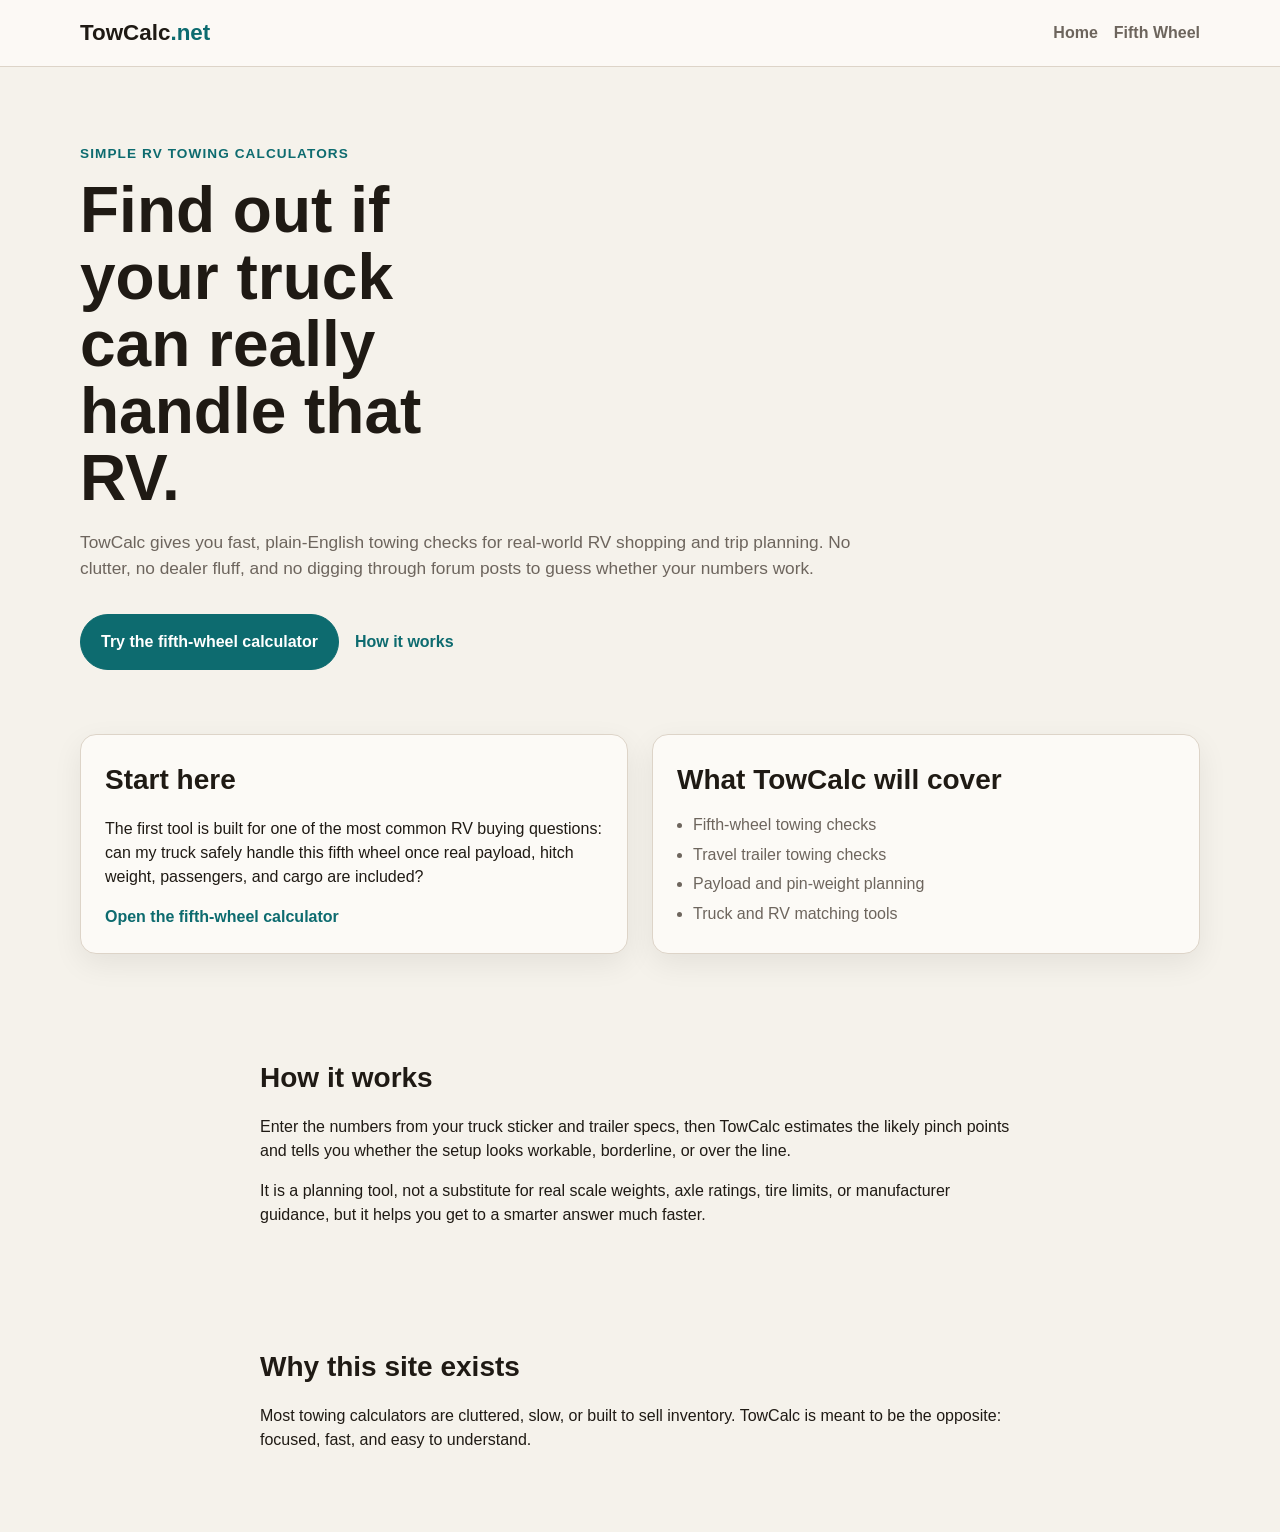
==== index.html @ 9ba945c0 "Add files via upload" ====
<!DOCTYPE html>
<html lang="en">
<head>
  <meta charset="UTF-8" />
  <meta name="viewport" content="width=device-width, initial-scale=1.0" />
  <title>TowCalc.net | Simple RV Towing Calculators</title>
  <meta name="description" content="Simple RV towing calculators for fifth wheels, travel trailers, payload, pin weight, and truck-to-RV matching." />
  <link rel="stylesheet" href="./assets/css/styles.css" />
</head>
<body>
  <header class="site-header">
    <div class="container header-inner">
      <a href="./index.html" class="logo">TowCalc<span>.net</span></a>
      <nav class="nav">
        <a href="./index.html">Home</a>
        <a href="./fifth-wheel-calculator/index.html">Fifth Wheel</a>
      </nav>
    </div>
  </header>

  <main>
    <section class="hero">
      <div class="container hero-inner">
        <p class="eyebrow">Simple RV towing calculators</p>
        <h1>Find out if your truck can really handle that RV.</h1>
        <p class="hero-copy">
          TowCalc gives you fast, plain-English towing checks for real-world RV shopping and trip planning. No clutter, no dealer fluff, and no digging through forum posts to guess whether your numbers work.
        </p>

        <div class="hero-actions">
          <a class="primary-button" href="./fifth-wheel-calculator/index.html">Try the fifth-wheel calculator</a>
          <a class="secondary-link" href="#how-it-works">How it works</a>
        </div>
      </div>
    </section>

    <section class="info-section">
      <div class="container">
        <div class="home-grid">
          <div class="panel">
            <h2>Start here</h2>
            <p>
              The first tool is built for one of the most common RV buying questions: can my truck safely handle this fifth wheel once real payload, hitch weight, passengers, and cargo are included?
            </p>
            <a class="text-link" href="./fifth-wheel-calculator/index.html">Open the fifth-wheel calculator</a>
          </div>

          <div class="panel">
            <h2>What TowCalc will cover</h2>
            <ul class="mini-list">
              <li>Fifth-wheel towing checks</li>
              <li>Travel trailer towing checks</li>
              <li>Payload and pin-weight planning</li>
              <li>Truck and RV matching tools</li>
            </ul>
          </div>
        </div>
      </div>
    </section>

    <section class="info-section" id="how-it-works">
      <div class="container narrow">
        <h2>How it works</h2>
        <p>
          Enter the numbers from your truck sticker and trailer specs, then TowCalc estimates the likely pinch points and tells you whether the setup looks workable, borderline, or over the line.
        </p>
        <p>
          It is a planning tool, not a substitute for real scale weights, axle ratings, tire limits, or manufacturer guidance, but it helps you get to a smarter answer much faster.
        </p>
      </div>
    </section>

    <section class="info-section">
      <div class="container narrow">
        <h2>Why this site exists</h2>
        <p>
          Most towing calculators are cluttered, slow, or built to sell inventory. TowCalc is meant to be the opposite: focused, fast, and easy to understand.
        </p>
      </div>
    </section>
  </main>
</body>
</html>
---- assets/css/styles.css ----
:root {
  --bg: #f5f2eb;
  --surface: #fcfaf6;
  --surface-2: #f0ebe3;
  --surface-3: #e8e0d5;
  --text: #1f1a14;
  --muted: #6d655d;
  --border: #ddd4c8;
  --primary: #0d6b6f;
  --primary-dark: #084e51;
  --primary-soft: #dbeeed;
  --good: #2f7d32;
  --good-bg: #e7f4e8;
  --warn: #b7791f;
  --warn-bg: #f8edd9;
  --bad: #b42318;
  --bad-bg: #fbe7e5;
  --shadow: 0 10px 30px rgba(0, 0, 0, 0.07);
  --radius: 16px;
  --radius-sm: 10px;
  --max-width: 1120px;
}

* {
  box-sizing: border-box;
}

html {
  font-size: 16px;
}

body {
  margin: 0;
  font-family: Arial, sans-serif;
  color: var(--text);
  background: var(--bg);
  line-height: 1.5;
}

a {
  color: inherit;
  text-decoration: none;
}

.container {
  width: min(var(--max-width), calc(100% - 2rem));
  margin: 0 auto;
}

.narrow {
  max-width: 760px;
}

.site-header {
  background: rgba(252, 250, 246, 0.92);
  border-bottom: 1px solid var(--border);
  position: sticky;
  top: 0;
  z-index: 20;
  backdrop-filter: blur(8px);
}

.header-inner {
  display: flex;
  justify-content: space-between;
  align-items: center;
  padding: 1rem 0;
}

.logo {
  font-size: 1.4rem;
  font-weight: 700;
}

.logo span {
  color: var(--primary);
}

.nav {
  display: flex;
  gap: 1rem;
}

.nav a {
  color: var(--muted);
  font-weight: 600;
}

.hero {
  padding: 4rem 0 3rem;
}

.hero-inner h1,
.page-intro h1 {
  font-size: clamp(2rem, 5vw, 4rem);
  line-height: 1.05;
  max-width: 12ch;
  margin: 0 0 1rem;
}

.eyebrow {
  color: var(--primary);
  text-transform: uppercase;
  letter-spacing: 0.08em;
  font-weight: 700;
  font-size: 0.85rem;
  margin-bottom: 0.75rem;
}

.hero-copy {
  max-width: 50rem;
  color: var(--muted);
  font-size: 1.08rem;
  margin-bottom: 2rem;
}

.hero-actions {
  display: flex;
  flex-wrap: wrap;
  gap: 1rem;
  align-items: center;
}

.primary-button {
  display: inline-flex;
  align-items: center;
  justify-content: center;
  background: var(--primary);
  color: #fff;
  padding: 0.95rem 1.25rem;
  border-radius: 999px;
  font-weight: 700;
  border: 1px solid var(--primary);
  transition: background 0.15s ease, transform 0.15s ease;
}

.primary-button:hover {
  background: var(--primary-dark);
  transform: translateY(-1px);
}

.secondary-link,
.text-link {
  color: var(--primary);
  font-weight: 700;
}

.button-grid {
  display: grid;
  grid-template-columns: repeat(auto-fit, minmax(240px, 1fr));
  gap: 1rem;
}

.card-button {
  display: block;
  background: var(--surface);
  border: 1px solid var(--border);
  border-radius: var(--radius);
  padding: 1.25rem;
  box-shadow: var(--shadow);
  transition: transform 0.15s ease, border-color 0.15s ease;
}

.card-button:hover {
  transform: translateY(-2px);
  border-color: var(--primary);
}

.card-button strong {
  display: block;
  margin-bottom: 0.5rem;
  font-size: 1.05rem;
}

.card-button span {
  color: var(--muted);
  font-size: 0.95rem;
}

.card-button.disabled {
  opacity: 0.65;
  pointer-events: none;
}

.info-section {
  padding: 1rem 0 4rem;
}

.info-section h2 {
  font-size: 1.75rem;
  margin-bottom: 0.75rem;
}

.home-grid {
  display: grid;
  grid-template-columns: 1fr 1fr;
  gap: 1.5rem;
}

.page-section {
  padding: 3rem 0 4rem;
}

.page-intro {
  margin-bottom: 1.5rem;
}

.page-grid {
  display: grid;
  grid-template-columns: 1.05fr 0.95fr;
  gap: 1.5rem;
  align-items: start;
}

.panel {
  background: var(--surface);
  border: 1px solid var(--border);
  border-radius: var(--radius);
  padding: 1.5rem;
  box-shadow: var(--shadow);
}

.panel h2,
.panel h3 {
  margin-top: 0;
}

.form-grid {
  display: grid;
  grid-template-columns: 1fr 1fr;
  gap: 1rem;
}

.field {
  display: flex;
  flex-direction: column;
}

.field.full {
  grid-column: 1 / -1;
}

label {
  font-weight: 700;
  margin-bottom: 0.4rem;
}

input,
select {
  padding: 0.85rem 0.9rem;
  border-radius: var(--radius-sm);
  border: 1px solid var(--border);
  background: #fff;
  font-size: 1rem;
}

input:focus,
select:focus {
  outline: 2px solid rgba(13, 107, 111, 0.2);
  border-color: var(--primary);
}

.helper {
  color: var(--muted);
  font-size: 0.88rem;
  margin-top: 0.35rem;
}

.result-panel {
  position: sticky;
  top: 5.5rem;
}

.result-status {
  display: inline-block;
  padding: 0.55rem 0.85rem;
  border-radius: 999px;
  font-weight: 700;
  margin-bottom: 1rem;
}

.status-good {
  background: var(--good-bg);
  color: var(--good);
}

.status-warn {
  background: var(--warn-bg);
  color: var(--warn);
}

.status-bad {
  background: var(--bad-bg);
  color: var(--bad);
}

.result-headline {
  font-size: 2rem;
  line-height: 1.1;
  margin: 0 0 0.75rem;
}

.result-summary {
  color: var(--text);
  font-size: 1rem;
  margin-bottom: 1.25rem;
}

.result-list {
  display: grid;
  gap: 0.75rem;
}

.result-item {
  background: var(--surface-2);
  border-radius: var(--radius-sm);
  padding: 0.9rem 1rem;
}

.result-label {
  color: var(--muted);
  font-size: 0.9rem;
  margin-bottom: 0.15rem;
}

.result-value {
  font-size: 1.2rem;
  font-weight: 700;
}

.result-explainer {
  margin-top: 1rem;
  padding: 1rem;
  background: var(--primary-soft);
  border-radius: var(--radius-sm);
  border: 1px solid #bfdedd;
}

.result-explainer strong {
  display: block;
  margin-bottom: 0.4rem;
}

.note {
  margin-top: 1rem;
  color: var(--muted);
  font-size: 0.92rem;
}

.mini-list {
  margin: 0.5rem 0 0;
  padding-left: 1rem;
  color: var(--muted);
}

.mini-list li + li {
  margin-top: 0.35rem;
}

@media (max-width: 800px) {
  .page-grid,
  .form-grid,
  .home-grid {
    grid-template-columns: 1fr;
  }

  .nav {
    display: none;
  }

  .hero {
    padding-top: 2.5rem;
  }

  .result-panel {
    position: static;
  }

  .page-intro h1,
  .hero-inner h1 {
    max-width: none;
  }
}
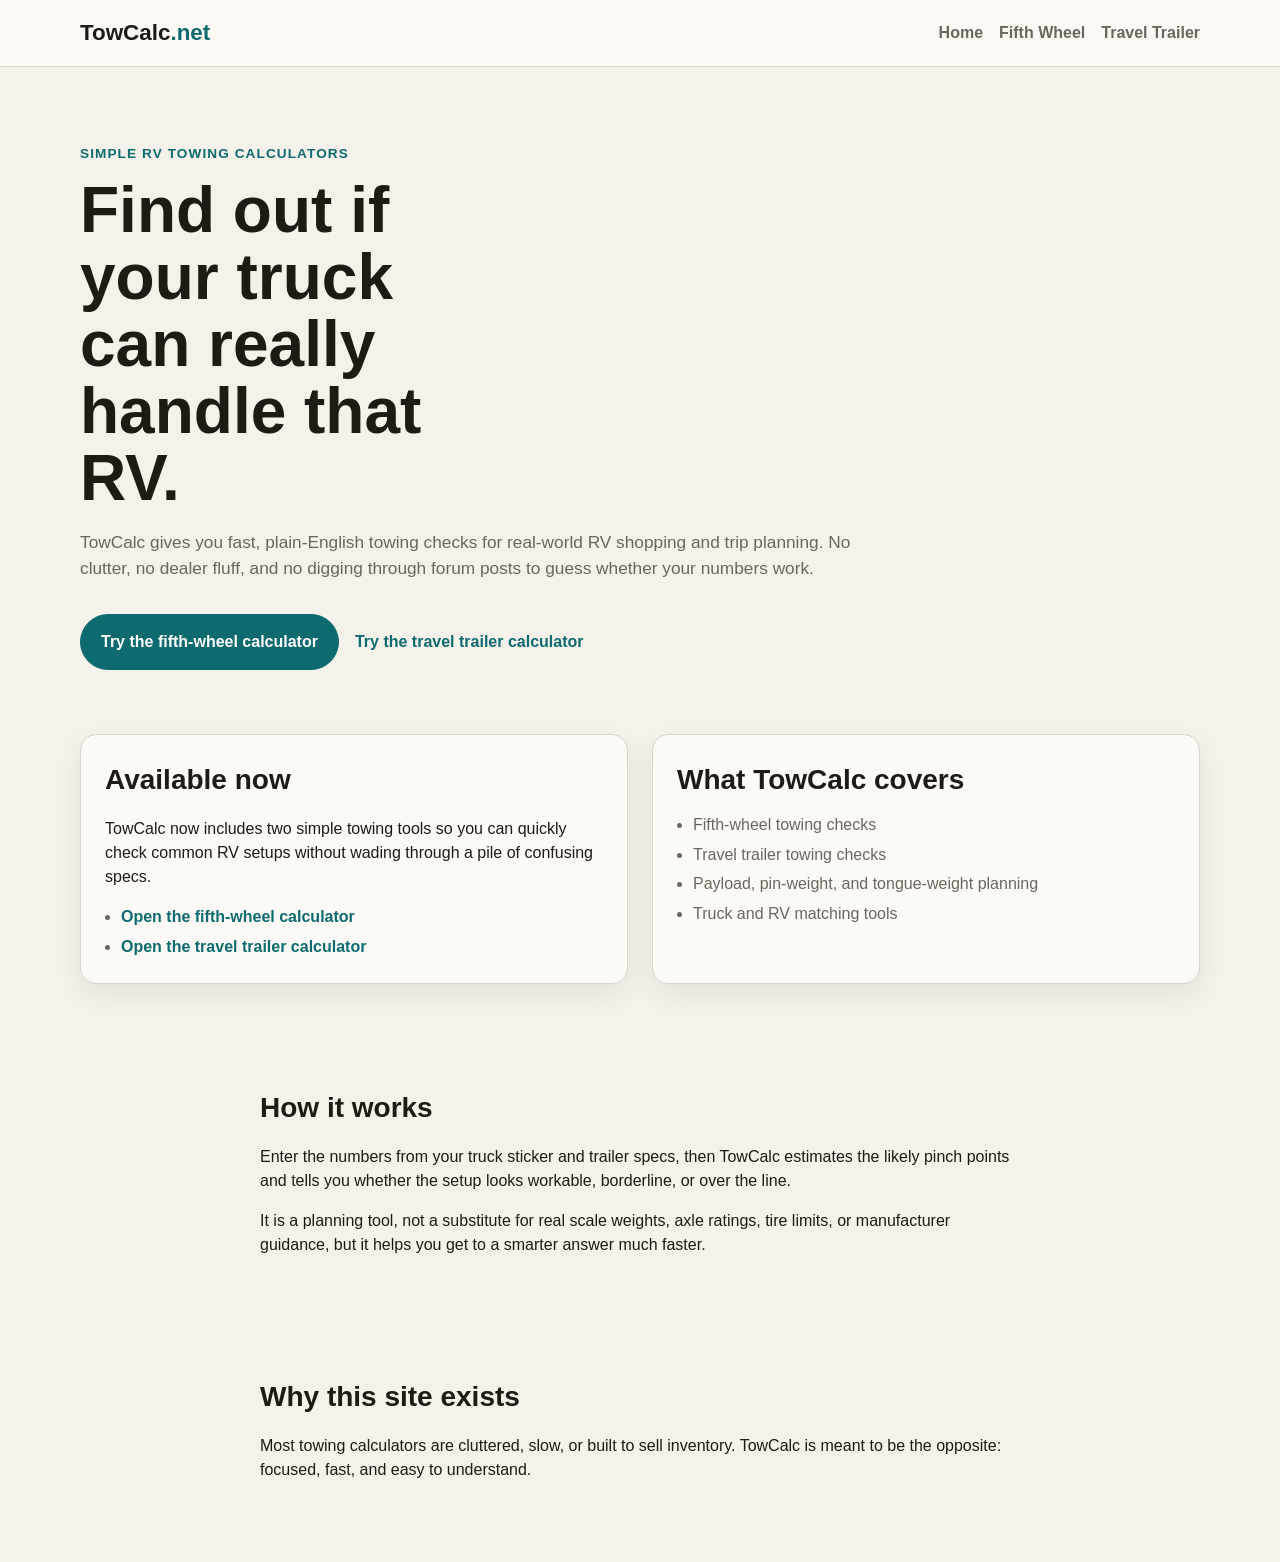
==== commit 5f241cf5: "Add files via upload" ====
--- a/index.html
+++ b/index.html
@@ -4,7 +4,7 @@
   <meta charset="UTF-8" />
   <meta name="viewport" content="width=device-width, initial-scale=1.0" />
   <title>TowCalc.net | Simple RV Towing Calculators</title>
-  <meta name="description" content="Simple RV towing calculators for fifth wheels, travel trailers, payload, pin weight, and truck-to-RV matching." />
+  <meta name="description" content="Simple RV towing calculators for fifth wheels, travel trailers, payload, pin weight, tongue weight, and truck-to-RV matching." />
   <link rel="stylesheet" href="./assets/css/styles.css" />
 </head>
 <body>
@@ -14,6 +14,7 @@
       <nav class="nav">
         <a href="./index.html">Home</a>
         <a href="./fifth-wheel-calculator/index.html">Fifth Wheel</a>
+        <a href="./travel-trailer-calculator/index.html">Travel Trailer</a>
       </nav>
     </div>
   </header>
@@ -29,7 +30,7 @@
 
         <div class="hero-actions">
           <a class="primary-button" href="./fifth-wheel-calculator/index.html">Try the fifth-wheel calculator</a>
-          <a class="secondary-link" href="#how-it-works">How it works</a>
+          <a class="secondary-link" href="./travel-trailer-calculator/index.html">Try the travel trailer calculator</a>
         </div>
       </div>
     </section>
@@ -38,19 +39,22 @@
       <div class="container">
         <div class="home-grid">
           <div class="panel">
-            <h2>Start here</h2>
+            <h2>Available now</h2>
             <p>
-              The first tool is built for one of the most common RV buying questions: can my truck safely handle this fifth wheel once real payload, hitch weight, passengers, and cargo are included?
+              TowCalc now includes two simple towing tools so you can quickly check common RV setups without wading through a pile of confusing specs.
             </p>
-            <a class="text-link" href="./fifth-wheel-calculator/index.html">Open the fifth-wheel calculator</a>
+            <ul class="mini-list">
+              <li><a class="text-link" href="./fifth-wheel-calculator/index.html">Open the fifth-wheel calculator</a></li>
+              <li><a class="text-link" href="./travel-trailer-calculator/index.html">Open the travel trailer calculator</a></li>
+            </ul>
           </div>
 
           <div class="panel">
-            <h2>What TowCalc will cover</h2>
+            <h2>What TowCalc covers</h2>
             <ul class="mini-list">
               <li>Fifth-wheel towing checks</li>
               <li>Travel trailer towing checks</li>
-              <li>Payload and pin-weight planning</li>
+              <li>Payload, pin-weight, and tongue-weight planning</li>
               <li>Truck and RV matching tools</li>
             </ul>
           </div>
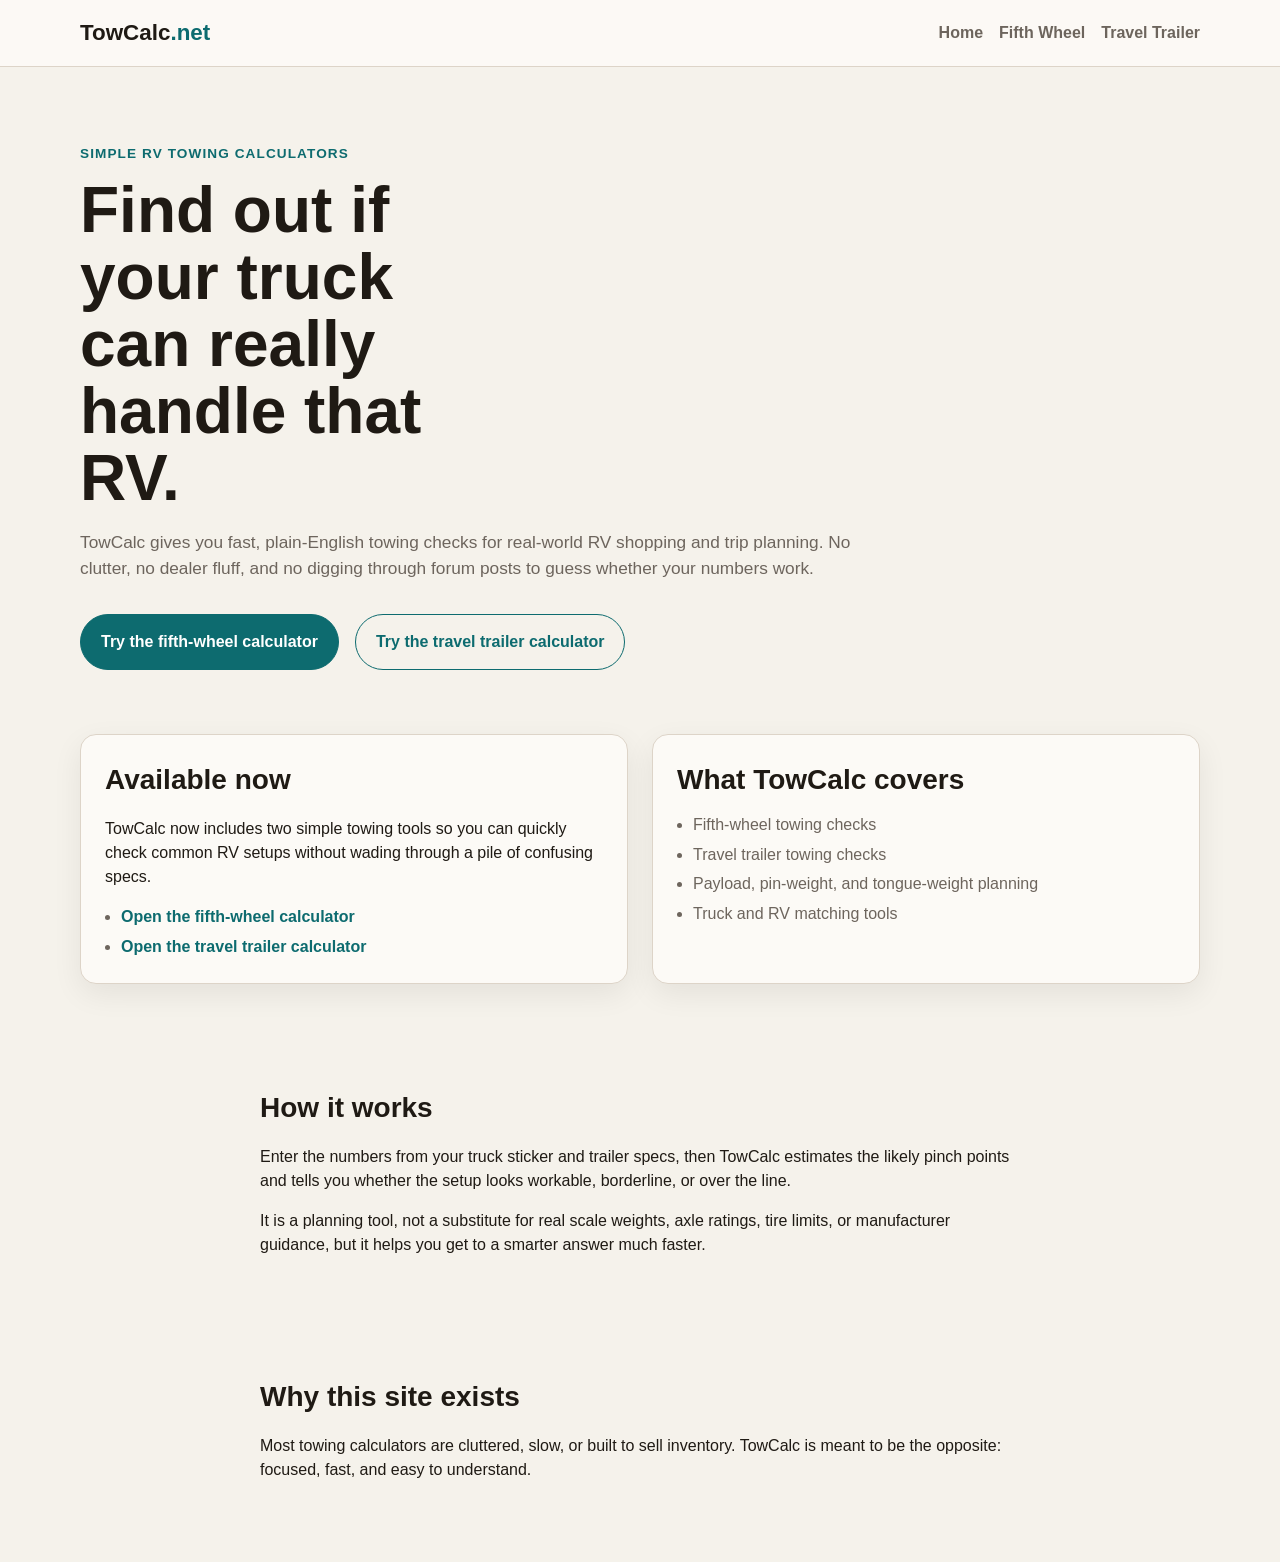
==== commit e8f5852b: "Add files via upload" ====
--- a/index.html
+++ b/index.html
@@ -30,7 +30,7 @@
 
         <div class="hero-actions">
           <a class="primary-button" href="./fifth-wheel-calculator/index.html">Try the fifth-wheel calculator</a>
-          <a class="secondary-link" href="./travel-trailer-calculator/index.html">Try the travel trailer calculator</a>
+          <a class="secondary-button" href="./travel-trailer-calculator/index.html">Try the travel trailer calculator</a>
         </div>
       </div>
     </section>
--- a/assets/css/styles.css
+++ b/assets/css/styles.css
@@ -121,21 +121,37 @@
   align-items: center;
 }
 
-.primary-button {
+.primary-button,
+.secondary-button {
   display: inline-flex;
   align-items: center;
   justify-content: center;
+  min-height: 44px;
+  padding: 0.95rem 1.25rem;
+  border-radius: 999px;
+  font-weight: 700;
+  transition: background 0.15s ease, color 0.15s ease, border-color 0.15s ease, transform 0.15s ease;
+}
+
+.primary-button {
   background: var(--primary);
   color: #fff;
-  padding: 0.95rem 1.25rem;
-  border-radius: 999px;
-  font-weight: 700;
   border: 1px solid var(--primary);
-  transition: background 0.15s ease, transform 0.15s ease;
 }
 
 .primary-button:hover {
   background: var(--primary-dark);
+  transform: translateY(-1px);
+}
+
+.secondary-button {
+  background: transparent;
+  color: var(--primary);
+  border: 1px solid var(--primary);
+}
+
+.secondary-button:hover {
+  background: var(--primary-soft);
   transform: translateY(-1px);
 }
 
@@ -380,4 +396,17 @@
   .hero-inner h1 {
     max-width: none;
   }
+}
+
+@media (max-width: 640px) {
+  .hero-actions {
+    flex-direction: column;
+    align-items: stretch;
+  }
+
+  .hero-actions .primary-button,
+  .hero-actions .secondary-button {
+    width: 100%;
+    text-align: center;
+  }
 }
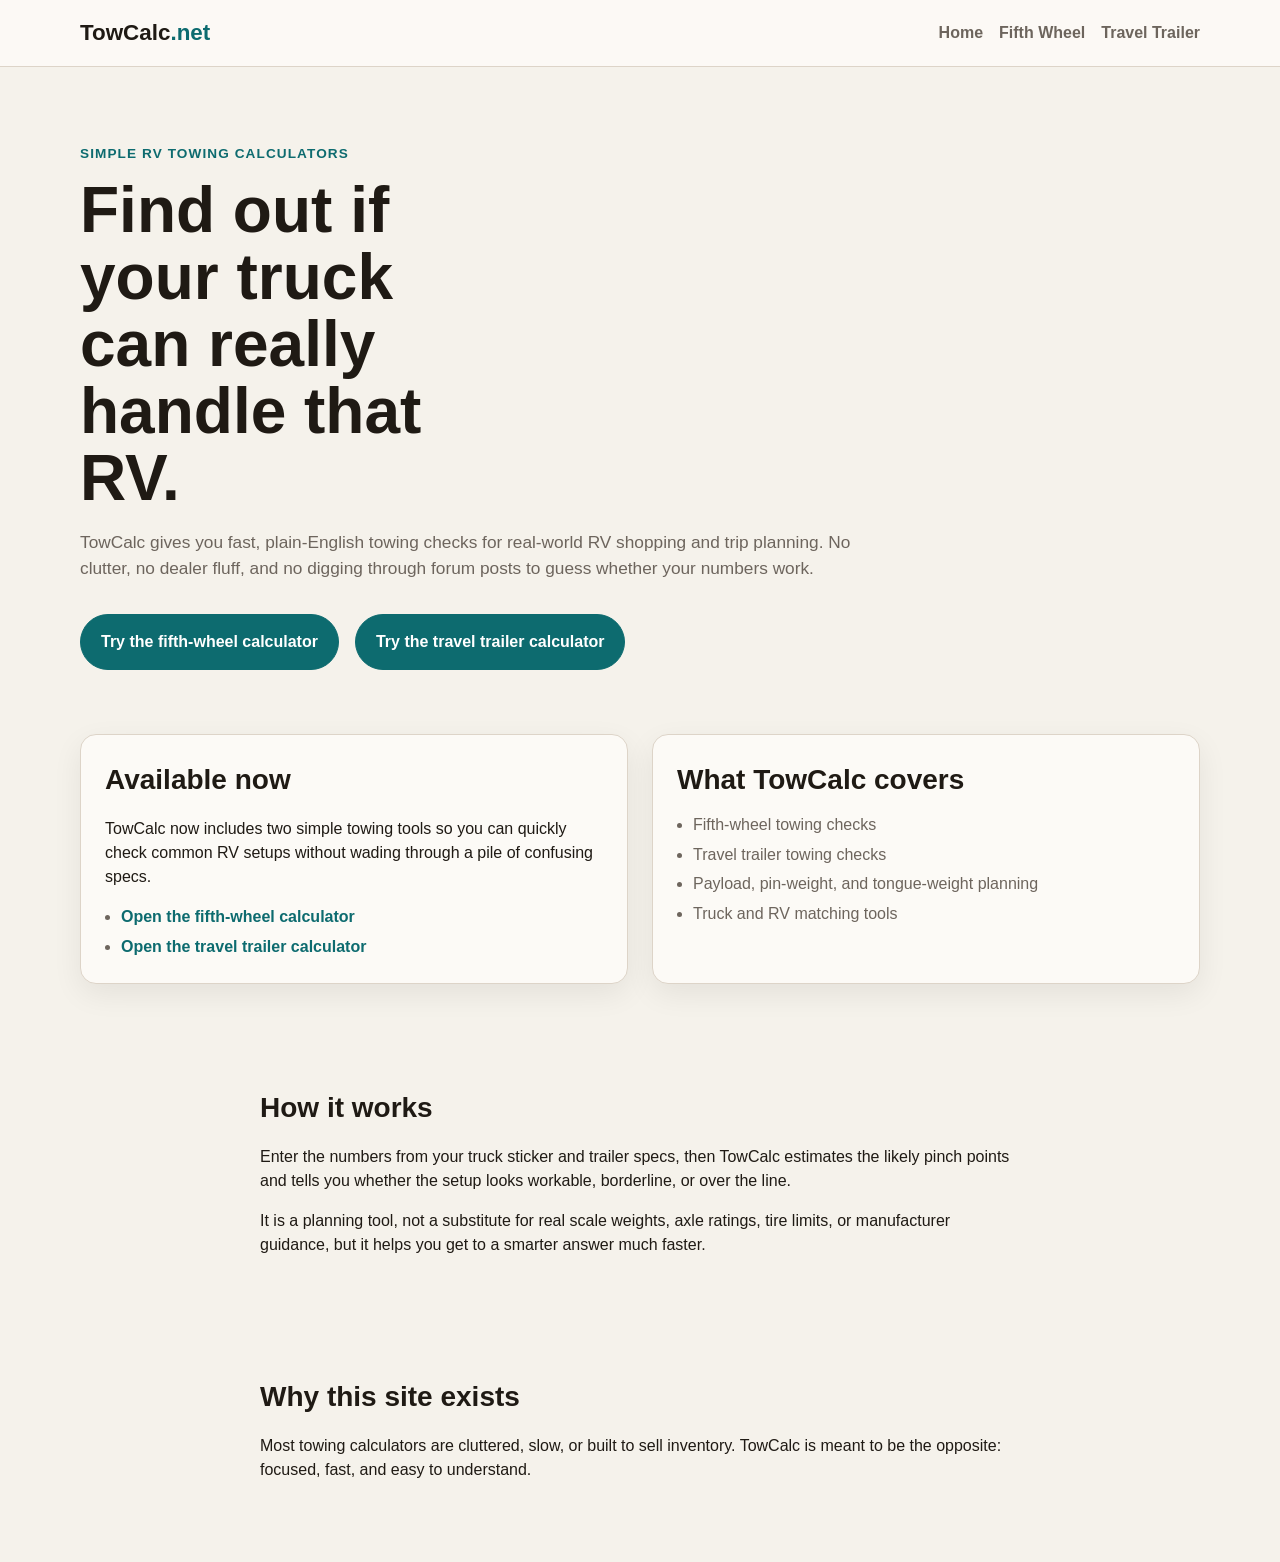
==== commit 5259fa96: "Add files via upload" ====
--- a/index.html
+++ b/index.html
@@ -30,7 +30,7 @@
 
         <div class="hero-actions">
           <a class="primary-button" href="./fifth-wheel-calculator/index.html">Try the fifth-wheel calculator</a>
-          <a class="secondary-button" href="./travel-trailer-calculator/index.html">Try the travel trailer calculator</a>
+          <a class="primary-button" href="./travel-trailer-calculator/index.html">Try the travel trailer calculator</a>
         </div>
       </div>
     </section>
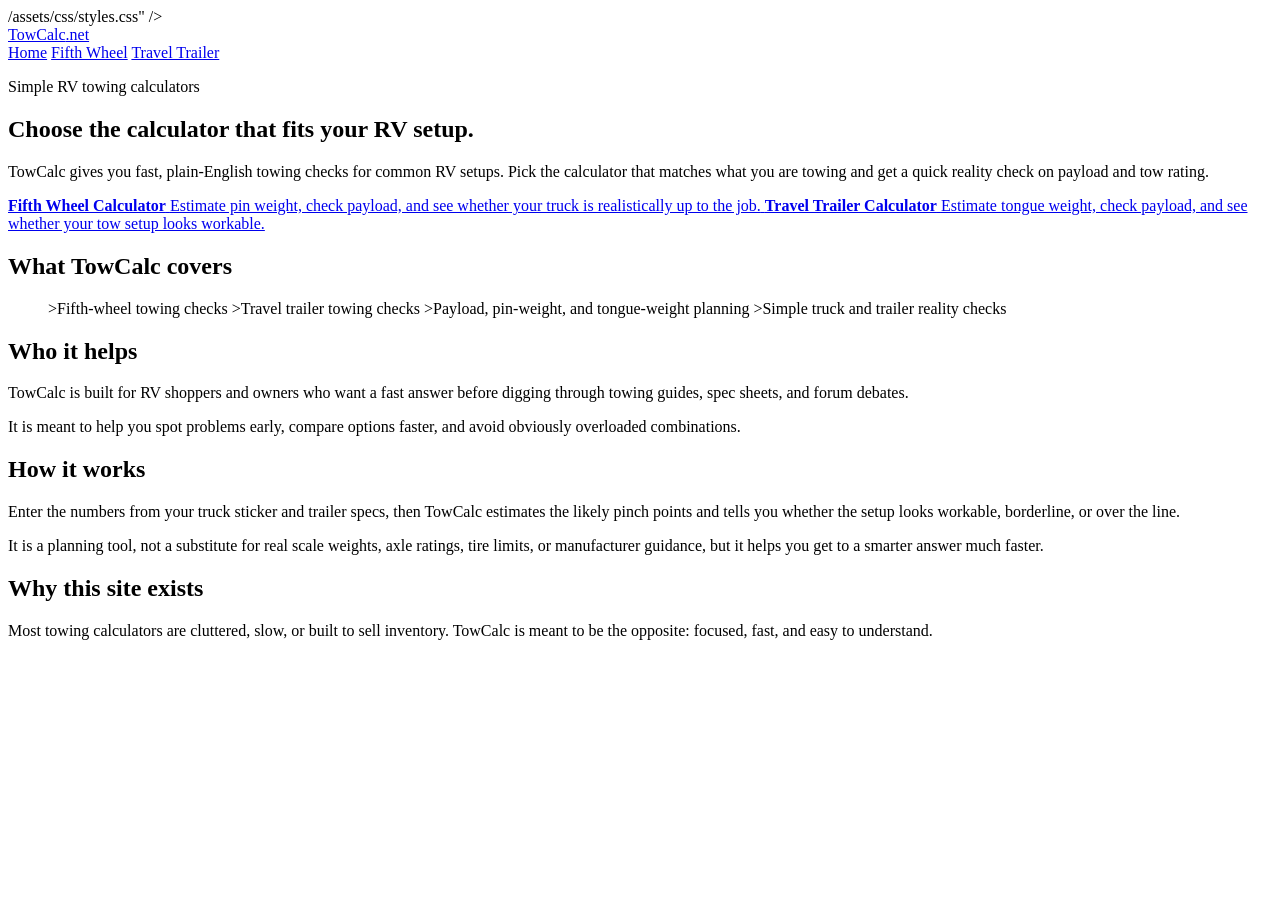
==== commit cc810ae4: "Add files via upload" ====
--- a/index.html
+++ b/index.html
@@ -5,7 +5,7 @@
   <meta name="viewport" content="width=device-width, initial-scale=1.0" />
   <title>TowCalc.net | Simple RV Towing Calculators</title>
   <meta name="description" content="Simple RV towing calculators for fifth wheels, travel trailers, payload, pin weight, tongue weight, and truck-to-RV matching." />
-  <link rel="stylesheet" href="./assets/css/styles.css" />
+  /assets/css/styles.css" />
 </head>
 <body>
   <header class="site-header">
@@ -23,14 +23,21 @@
     <section class="hero">
       <div class="container hero-inner">
         <p class="eyebrow">Simple RV towing calculators</p>
-        <h1>Find out if your truck can really handle that RV.</h1>
+        <h1>Choose the calculator that fits your RV setup.</h1>
         <p class="hero-copy">
-          TowCalc gives you fast, plain-English towing checks for real-world RV shopping and trip planning. No clutter, no dealer fluff, and no digging through forum posts to guess whether your numbers work.
+          TowCalc gives you fast, plain-English towing checks for common RV setups. Pick the calculator that matches what you are towing and get a quick reality check on payload and tow rating.
         </p>
 
-        <div class="hero-actions">
-          <a class="primary-button" href="./fifth-wheel-calculator/index.html">Try the fifth-wheel calculator</a>
-          <a class="primary-button" href="./travel-trailer-calculator/index.html">Try the travel trailer calculator</a>
+        <div class="button-grid chooser-grid">
+          <a class="card-button chooser-card" href="./fifth-wheel-calculator/index.html">
+            <strong>Fifth Wheel Calculator</strong>
+            <span>Estimate pin weight, check payload, and see whether your truck is realistically up to the job.</span>
+          </a>
+
+          <a class="card-button chooser-card" href="./travel-trailer-calculator/index.html">
+            <strong>Travel Trailer Calculator</strong>
+            <span>Estimate tongue weight, check payload, and see whether your tow setup looks workable.</span>
+          </a>
         </div>
       </div>
     </section>
@@ -39,24 +46,23 @@
       <div class="container">
         <div class="home-grid">
           <div class="panel">
-            <h2>Available now</h2>
-            <p>
-              TowCalc now includes two simple towing tools so you can quickly check common RV setups without wading through a pile of confusing specs.
-            </p>
-            <ul class="mini-list">
-              <li><a class="text-link" href="./fifth-wheel-calculator/index.html">Open the fifth-wheel calculator</a></li>
-              <li><a class="text-link" href="./travel-trailer-calculator/index.html">Open the travel trailer calculator</a></li>
+            <h2>What TowCalc covers</h2>
+            <ul class="mini-listst">
+              >Fifth-wheel towing checks</l/li>
+              >Travel trailer towing checks</l/li>
+              >Payload, pin-weight, and tongue-weight planning</l/li>
+              >Simple truck and trailer reality checks</li>
             </ul>
           </div>
 
           <div class="panel">
-            <h2>What TowCalc covers</h2>
-            <ul class="mini-list">
-              <li>Fifth-wheel towing checks</li>
-              <li>Travel trailer towing checks</li>
-              <li>Payload, pin-weight, and tongue-weight planning</li>
-              <li>Truck and RV matching tools</li>
-            </ul>
+            <h2>Who it helps</h2>
+            <p>
+              TowCalc is built for RV shoppers and owners who want a fast answer before digging through towing guides, spec sheets, and forum debates.
+            </p>
+            <p>
+              It is meant to help you spot problems early, compare options faster, and avoid obviously overloaded combinations.
+            </p>
           </div>
         </div>
       </div>
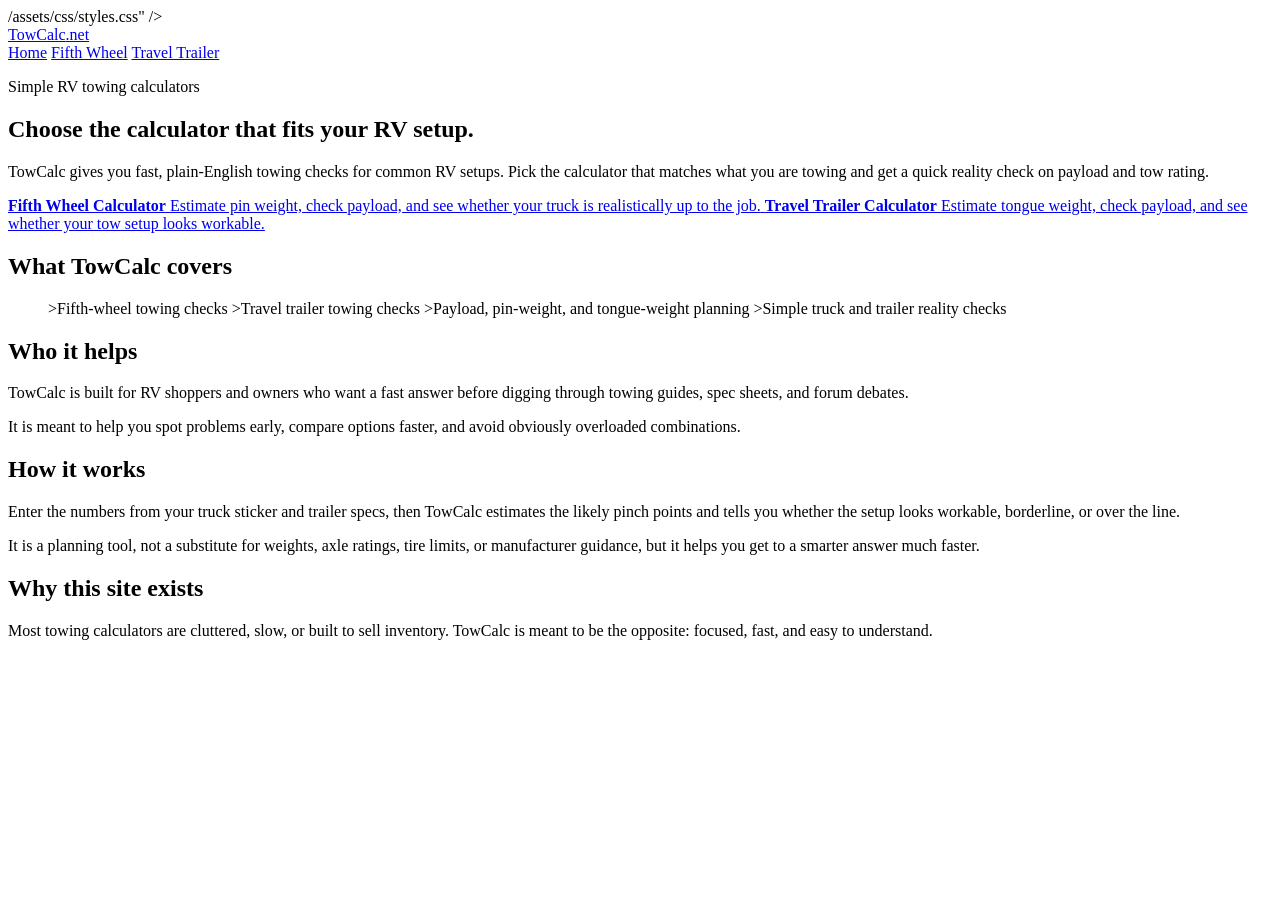
==== commit 6962f0ae: "Add files via upload" ====
--- a/index.html
+++ b/index.html
@@ -4,7 +4,7 @@
   <meta charset="UTF-8" />
   <meta name="viewport" content="width=device-width, initial-scale=1.0" />
   <title>TowCalc.net | Simple RV Towing Calculators</title>
-  <meta name="description" content="Simple RV towing calculators for fifth wheels, travel trailers, payload, pin weight, tongue weight, and truck-to-RV matching." />
+  <meta name="description" content="Simple RV towing calculators for fifth wheels, travel trailers, payload, pin weight, tongue weight, and truck-to-RV matching." " />
   /assets/css/styles.css" />
 </head>
 <body>
@@ -75,7 +75,7 @@
           Enter the numbers from your truck sticker and trailer specs, then TowCalc estimates the likely pinch points and tells you whether the setup looks workable, borderline, or over the line.
         </p>
         <p>
-          It is a planning tool, not a substitute for real scale weights, axle ratings, tire limits, or manufacturer guidance, but it helps you get to a smarter answer much faster.
+          It is a planning tool, not a substitute for  weights, axle ratings, tire limits, or manufacturer guidance, but it helps you get to a smarter answer much faster.
         </p>
       </div>
     </section>
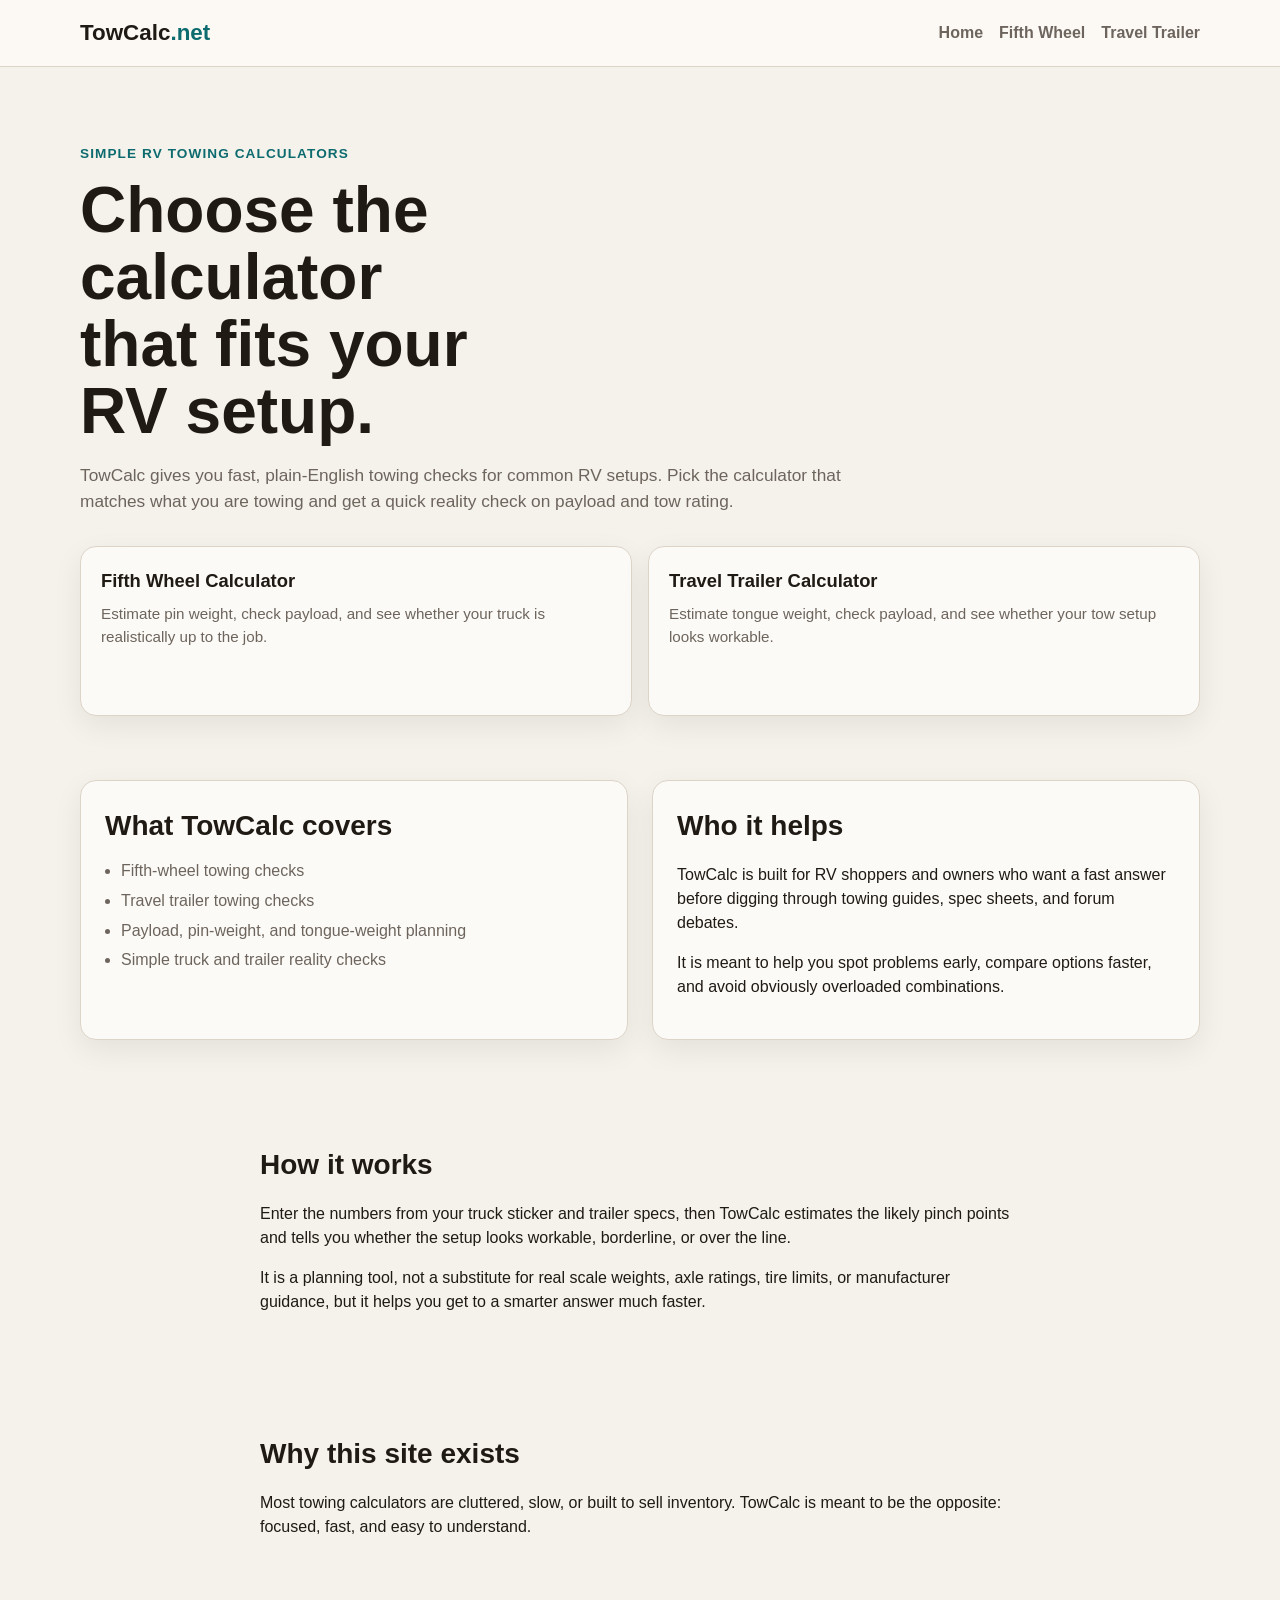
==== commit 5aa52af5: "Add files via upload" ====
--- a/index.html
+++ b/index.html
@@ -4,8 +4,8 @@
   <meta charset="UTF-8" />
   <meta name="viewport" content="width=device-width, initial-scale=1.0" />
   <title>TowCalc.net | Simple RV Towing Calculators</title>
-  <meta name="description" content="Simple RV towing calculators for fifth wheels, travel trailers, payload, pin weight, tongue weight, and truck-to-RV matching." " />
-  /assets/css/styles.css" />
+  <meta name="description" content="Simple RV towing calculators for fifth wheels, travel trailers, payload, pin weight, tongue weight, and truck-to-RV matching." />
+  <link rel="stylesheet" href="./assets/css/styles.css" />
 </head>
 <body>
   <header class="site-header">
@@ -47,11 +47,11 @@
         <div class="home-grid">
           <div class="panel">
             <h2>What TowCalc covers</h2>
-            <ul class="mini-listst">
-              >Fifth-wheel towing checks</l/li>
-              >Travel trailer towing checks</l/li>
-              >Payload, pin-weight, and tongue-weight planning</l/li>
-              >Simple truck and trailer reality checks</li>
+            <ul class="mini-list">
+              <li>Fifth-wheel towing checks</li>
+              <li>Travel trailer towing checks</li>
+              <li>Payload, pin-weight, and tongue-weight planning</li>
+              <li>Simple truck and trailer reality checks</li>
             </ul>
           </div>
 
@@ -75,7 +75,7 @@
           Enter the numbers from your truck sticker and trailer specs, then TowCalc estimates the likely pinch points and tells you whether the setup looks workable, borderline, or over the line.
         </p>
         <p>
-          It is a planning tool, not a substitute for  weights, axle ratings, tire limits, or manufacturer guidance, but it helps you get to a smarter answer much faster.
+          It is a planning tool, not a substitute for real scale weights, axle ratings, tire limits, or manufacturer guidance, but it helps you get to a smarter answer much faster.
         </p>
       </div>
     </section>
--- a/assets/css/styles.css
+++ b/assets/css/styles.css
@@ -0,0 +1,435 @@
+:root {
+  --bg: #f5f2eb;
+  --surface: #fcfaf6;
+  --surface-2: #f0ebe3;
+  --surface-3: #e8e0d5;
+  --text: #1f1a14;
+  --muted: #6d655d;
+  --border: #ddd4c8;
+  --primary: #0d6b6f;
+  --primary-dark: #084e51;
+  --primary-soft: #dbeeed;
+  --good: #2f7d32;
+  --good-bg: #e7f4e8;
+  --warn: #b7791f;
+  --warn-bg: #f8edd9;
+  --bad: #b42318;
+  --bad-bg: #fbe7e5;
+  --shadow: 0 10px 30px rgba(0, 0, 0, 0.07);
+  --radius: 16px;
+  --radius-sm: 10px;
+  --max-width: 1120px;
+}
+
+* {
+  box-sizing: border-box;
+}
+
+html {
+  font-size: 16px;
+}
+
+body {
+  margin: 0;
+  font-family: Arial, sans-serif;
+  color: var(--text);
+  background: var(--bg);
+  line-height: 1.5;
+}
+
+a {
+  color: inherit;
+  text-decoration: none;
+}
+
+.container {
+  width: min(var(--max-width), calc(100% - 2rem));
+  margin: 0 auto;
+}
+
+.narrow {
+  max-width: 760px;
+}
+
+.site-header {
+  background: rgba(252, 250, 246, 0.92);
+  border-bottom: 1px solid var(--border);
+  position: sticky;
+  top: 0;
+  z-index: 20;
+  backdrop-filter: blur(8px);
+}
+
+.header-inner {
+  display: flex;
+  justify-content: space-between;
+  align-items: center;
+  padding: 1rem 0;
+}
+
+.logo {
+  font-size: 1.4rem;
+  font-weight: 700;
+}
+
+.logo span {
+  color: var(--primary);
+}
+
+.nav {
+  display: flex;
+  gap: 1rem;
+}
+
+.nav a {
+  color: var(--muted);
+  font-weight: 600;
+}
+
+.hero {
+  padding: 4rem 0 3rem;
+}
+
+.hero-inner h1,
+.page-intro h1 {
+  font-size: clamp(2rem, 5vw, 4rem);
+  line-height: 1.05;
+  max-width: 12ch;
+  margin: 0 0 1rem;
+}
+
+.eyebrow {
+  color: var(--primary);
+  text-transform: uppercase;
+  letter-spacing: 0.08em;
+  font-weight: 700;
+  font-size: 0.85rem;
+  margin-bottom: 0.75rem;
+}
+
+.hero-copy {
+  max-width: 50rem;
+  color: var(--muted);
+  font-size: 1.08rem;
+  margin-bottom: 2rem;
+}
+
+.hero-actions {
+  display: flex;
+  flex-wrap: wrap;
+  gap: 1rem;
+  align-items: center;
+}
+
+.primary-button,
+.secondary-button {
+  display: inline-flex;
+  align-items: center;
+  justify-content: center;
+  min-height: 44px;
+  padding: 0.95rem 1.25rem;
+  border-radius: 999px;
+  font-weight: 700;
+  transition: background 0.15s ease, color 0.15s ease, border-color 0.15s ease, transform 0.15s ease;
+}
+
+.primary-button {
+  background: var(--primary);
+  color: #fff;
+  border: 1px solid var(--primary);
+}
+
+.primary-button:hover {
+  background: var(--primary-dark);
+  transform: translateY(-1px);
+}
+
+.secondary-button {
+  background: transparent;
+  color: var(--primary);
+  border: 1px solid var(--primary);
+}
+
+.secondary-button:hover {
+  background: var(--primary-soft);
+  transform: translateY(-1px);
+}
+
+.secondary-link,
+.text-link {
+  color: var(--primary);
+  font-weight: 700;
+}
+
+.button-grid {
+  display: grid;
+  grid-template-columns: repeat(auto-fit, minmax(240px, 1fr));
+  gap: 1rem;
+}
+
+.card-button {
+  display: block;
+  background: var(--surface);
+  border: 1px solid var(--border);
+  border-radius: var(--radius);
+  padding: 1.25rem;
+  box-shadow: var(--shadow);
+  transition: transform 0.15s ease, border-color 0.15s ease;
+}
+
+.card-button:hover {
+  transform: translateY(-2px);
+  border-color: var(--primary);
+}
+
+.card-button strong {
+  display: block;
+  margin-bottom: 0.5rem;
+  font-size: 1.05rem;
+}
+
+.card-button span {
+  color: var(--muted);
+  font-size: 0.95rem;
+}
+
+.card-button.disabled {
+  opacity: 0.65;
+  pointer-events: none;
+}
+
+.info-section {
+  padding: 1rem 0 4rem;
+}
+
+.info-section h2 {
+  font-size: 1.75rem;
+  margin-bottom: 0.75rem;
+}
+
+.home-grid {
+  display: grid;
+  grid-template-columns: 1fr 1fr;
+  gap: 1.5rem;
+}
+
+.page-section {
+  padding: 3rem 0 4rem;
+}
+
+.page-intro {
+  margin-bottom: 1.5rem;
+}
+
+.page-grid {
+  display: grid;
+  grid-template-columns: 1.05fr 0.95fr;
+  gap: 1.5rem;
+  align-items: start;
+}
+
+.panel {
+  background: var(--surface);
+  border: 1px solid var(--border);
+  border-radius: var(--radius);
+  padding: 1.5rem;
+  box-shadow: var(--shadow);
+}
+
+.panel h2,
+.panel h3 {
+  margin-top: 0;
+}
+
+.form-grid {
+  display: grid;
+  grid-template-columns: 1fr 1fr;
+  gap: 1rem;
+}
+
+.field {
+  display: flex;
+  flex-direction: column;
+}
+
+.field.full {
+  grid-column: 1 / -1;
+}
+
+label {
+  font-weight: 700;
+  margin-bottom: 0.4rem;
+}
+
+input,
+select {
+  padding: 0.85rem 0.9rem;
+  border-radius: var(--radius-sm);
+  border: 1px solid var(--border);
+  background: #fff;
+  font-size: 1rem;
+}
+
+input:focus,
+select:focus {
+  outline: 2px solid rgba(13, 107, 111, 0.2);
+  border-color: var(--primary);
+}
+
+.helper {
+  color: var(--muted);
+  font-size: 0.88rem;
+  margin-top: 0.35rem;
+}
+
+.result-panel {
+  position: sticky;
+  top: 5.5rem;
+}
+
+.result-status {
+  display: inline-block;
+  padding: 0.55rem 0.85rem;
+  border-radius: 999px;
+  font-weight: 700;
+  margin-bottom: 1rem;
+}
+
+.status-good {
+  background: var(--good-bg);
+  color: var(--good);
+}
+
+.status-warn {
+  background: var(--warn-bg);
+  color: var(--warn);
+}
+
+.status-bad {
+  background: var(--bad-bg);
+  color: var(--bad);
+}
+
+.result-headline {
+  font-size: 2rem;
+  line-height: 1.1;
+  margin: 0 0 0.75rem;
+}
+
+.result-summary {
+  color: var(--text);
+  font-size: 1rem;
+  margin-bottom: 1.25rem;
+}
+
+.result-list {
+  display: grid;
+  gap: 0.75rem;
+}
+
+.result-item {
+  background: var(--surface-2);
+  border-radius: var(--radius-sm);
+  padding: 0.9rem 1rem;
+}
+
+.result-label {
+  color: var(--muted);
+  font-size: 0.9rem;
+  margin-bottom: 0.15rem;
+}
+
+.result-value {
+  font-size: 1.2rem;
+  font-weight: 700;
+}
+
+.result-explainer {
+  margin-top: 1rem;
+  padding: 1rem;
+  background: var(--primary-soft);
+  border-radius: var(--radius-sm);
+  border: 1px solid #bfdedd;
+}
+
+.result-explainer strong {
+  display: block;
+  margin-bottom: 0.4rem;
+}
+
+.note {
+  margin-top: 1rem;
+  color: var(--muted);
+  font-size: 0.92rem;
+}
+
+.mini-list {
+  margin: 0.5rem 0 0;
+  padding-left: 1rem;
+  color: var(--muted);
+}
+
+.mini-list li + li {
+  margin-top: 0.35rem;
+}
+
+@media (max-width: 800px) {
+  .page-grid,
+  .form-grid,
+  .home-grid {
+    grid-template-columns: 1fr;
+  }
+
+  .nav {
+    display: none;
+  }
+
+  .hero {
+    padding-top: 2.5rem;
+  }
+
+  .result-panel {
+    position: static;
+  }
+
+  .page-intro h1,
+  .hero-inner h1 {
+    max-width: none;
+  }
+}
+
+@media (max-width: 640px) {
+  .hero-actions {
+    flex-direction: column;
+    align-items: stretch;
+  }
+
+  .hero-actions .primary-button,
+  .hero-actions .secondary-button {
+    width: 100%;
+    text-align: center;
+  }
+}
+.chooser-grid {
+  margin-top: 1.5rem;
+}
+
+.chooser-card {
+  min-height: 170px;
+}
+
+.chooser-card strong {
+  font-size: 1.15rem;
+  color: var(--text);
+}
+
+.chooser-card span {
+  display: block;
+  line-height: 1.5;
+}
+
+@media (max-width: 800px) {
+  .chooser-card {
+    min-height: auto;
+  }
+}
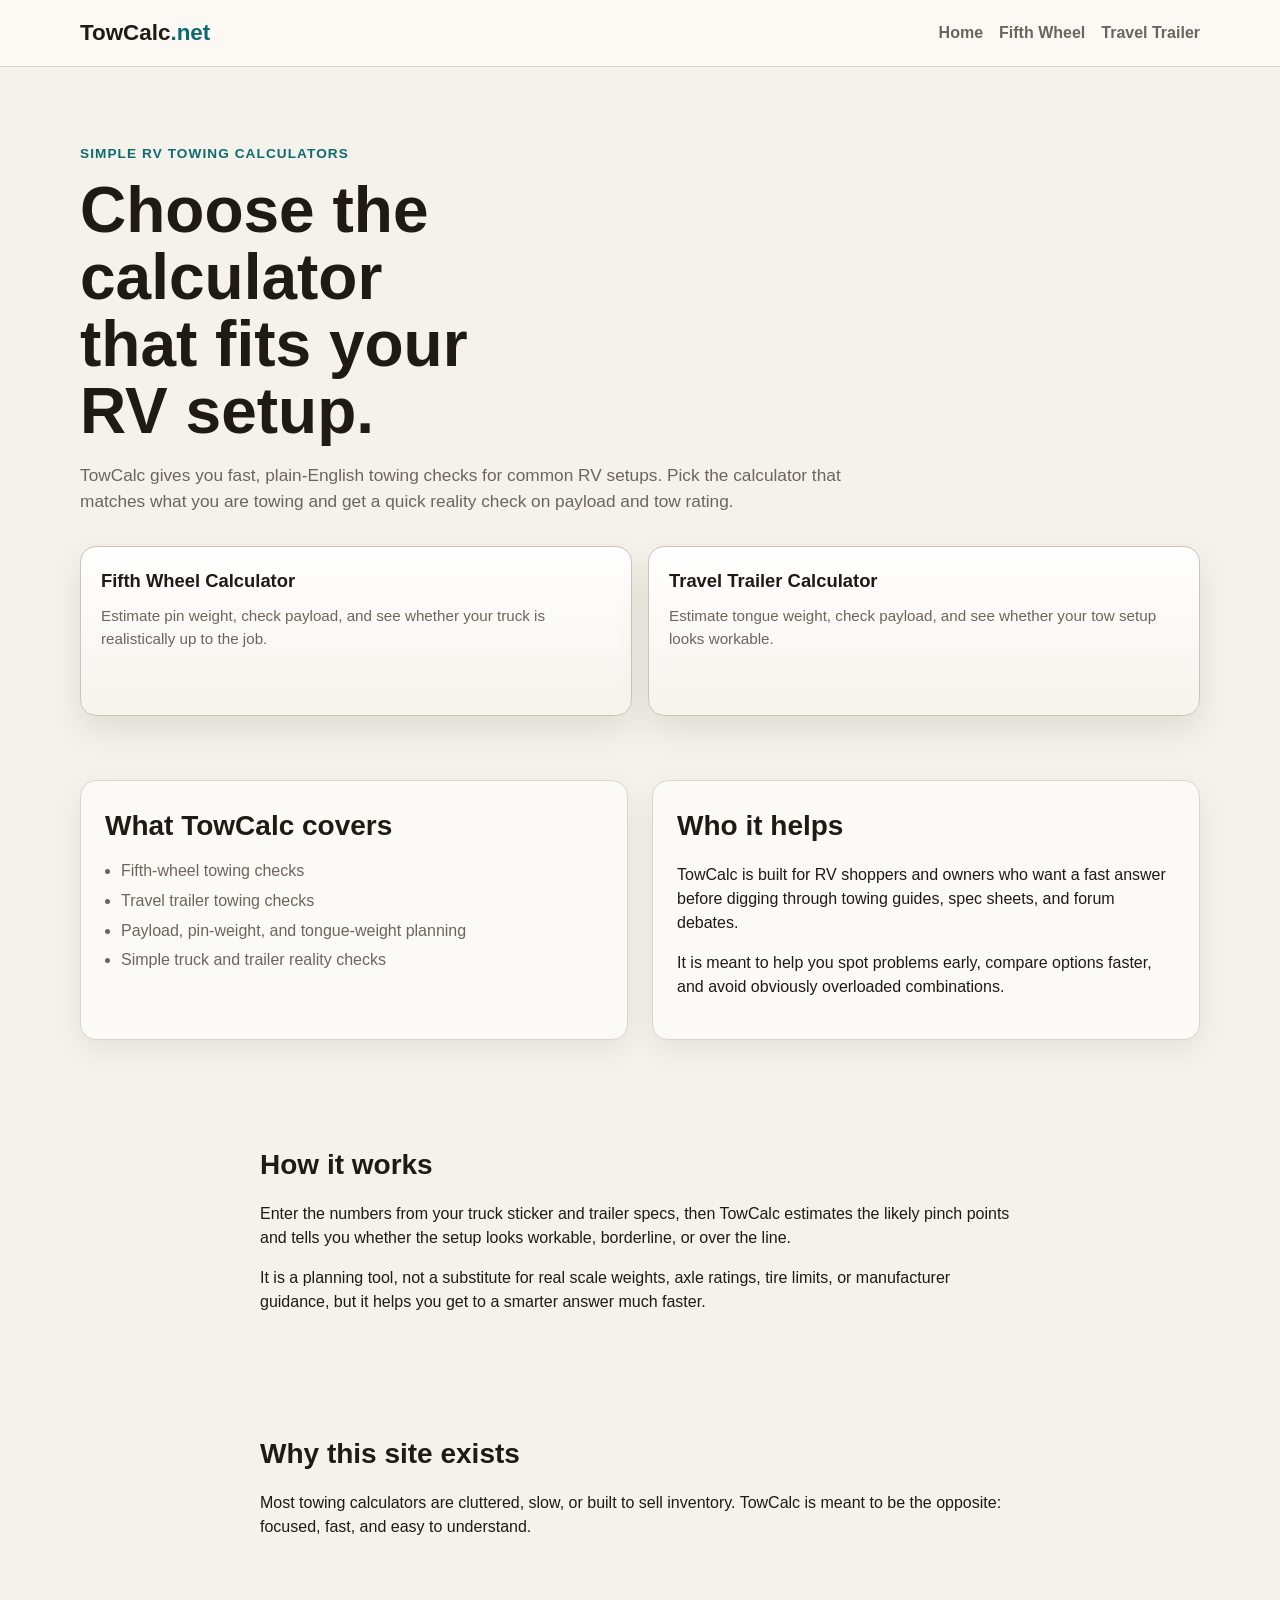
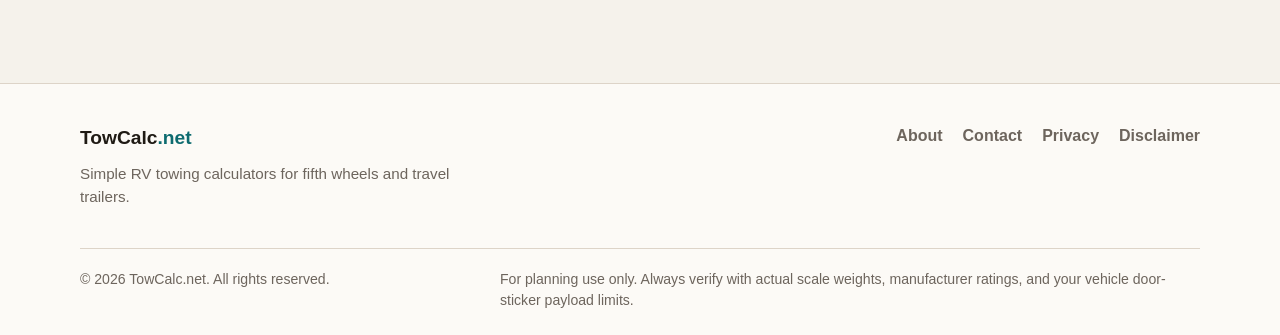
==== commit c0c0219c: "Add files via upload" ====
--- a/index.html
+++ b/index.html
@@ -89,5 +89,27 @@
       </div>
     </section>
   </main>
+  <footer class="site-footer">
+    <div class="container footer-inner">
+      <div class="footer-brand">
+        <a href="/" class="footer-logo">TowCalc<span>.net</span></a>
+        <p class="footer-text">
+        Simple RV towing calculators for fifth wheels and travel trailers.
+        </p>
+      </div>
+
+      <div class="footer-links">
+        <a href="/about.html">About</a>
+        <a href="/contact.html">Contact</a>
+        <a href="/privacy.html">Privacy</a>
+        <a href="/disclaimer.html">Disclaimer</a>
+      </div>
+    </div>
+
+    <div class="container footer-bottom">
+      <p>&copy; 2026 TowCalc.net. All rights reserved.</p>
+      <p>For planning use only. Always verify with actual scale weights, manufacturer ratings, and your vehicle door-sticker payload limits.</p>
+    </div>
+  </footer>
 </body>
 </html>
--- a/assets/css/styles.css
+++ b/assets/css/styles.css
@@ -416,20 +416,126 @@
 
 .chooser-card {
   min-height: 170px;
+  background: linear-gradient(180deg, #ffffff 0%, #f7f3ed 100%);
+  border: 1px solid #cfc3b4;
+  box-shadow: 0 14px 34px rgba(0, 0, 0, 0.09);
+  cursor: pointer;
+  transition: box-shadow 0.18s ease, border-color 0.18s ease, transform 0.18s ease;
+}
+
+.chooser-card:hover {
+  transform: translateY(-2px);
+  border-color: var(--primary);
+  box-shadow: 0 18px 38px rgba(13, 107, 111, 0.12);
+}
+
+.chooser-card:focus-visible {
+  outline: 2px solid rgba(13, 107, 111, 0.28);
+  outline-offset: 3px;
 }
 
 .chooser-card strong {
+  display: inline-block;
   font-size: 1.15rem;
   color: var(--text);
+  margin-bottom: 0.65rem;
+  transition: color 0.18s ease;
+}
+
+.chooser-card:hover strong {
+  color: var(--primary-dark);
 }
 
 .chooser-card span {
   display: block;
   line-height: 1.5;
+  color: var(--muted);
 }
 
 @media (max-width: 800px) {
   .chooser-card {
     min-height: auto;
   }
+
+  .chooser-card:hover {
+    transform: none;
+  }
+}
+
+.site-footer {
+  margin-top: 4rem;
+  padding: 2.5rem 0 1.5rem;
+  border-top: 1px solid var(--border);
+  background: var(--surface);
+}
+
+.footer-inner {
+  display: flex;
+  justify-content: space-between;
+  align-items: flex-start;
+  gap: 2rem;
+  padding-bottom: 1.5rem;
+}
+
+.footer-logo {
+  font-size: 1.2rem;
+  font-weight: 700;
+  color: var(--text);
+}
+
+.footer-logo span {
+  color: var(--primary);
+}
+
+.footer-brand {
+  max-width: 420px;
+}
+
+.footer-text {
+  margin-top: 0.65rem;
+  color: var(--muted);
+  font-size: 0.95rem;
+}
+
+.footer-links {
+  display: flex;
+  flex-wrap: wrap;
+  gap: 1rem 1.25rem;
+  justify-content: flex-end;
+}
+
+.footer-links a {
+  color: var(--muted);
+  font-weight: 600;
+}
+
+.footer-links a:hover {
+  color: var(--primary);
+}
+
+.footer-bottom {
+  padding-top: 1.25rem;
+  border-top: 1px solid var(--border);
+  display: flex;
+  justify-content: space-between;
+  gap: 1.5rem;
+  flex-wrap: wrap;
+}
+
+.footer-bottom p {
+  margin: 0;
+  color: var(--muted);
+  font-size: 0.88rem;
+  max-width: 700px;
+}
+
+@media (max-width: 800px) {
+  .footer-inner,
+  .footer-bottom {
+    flex-direction: column;
+  }
+
+  .footer-links {
+    justify-content: flex-start;
+  }
 }
